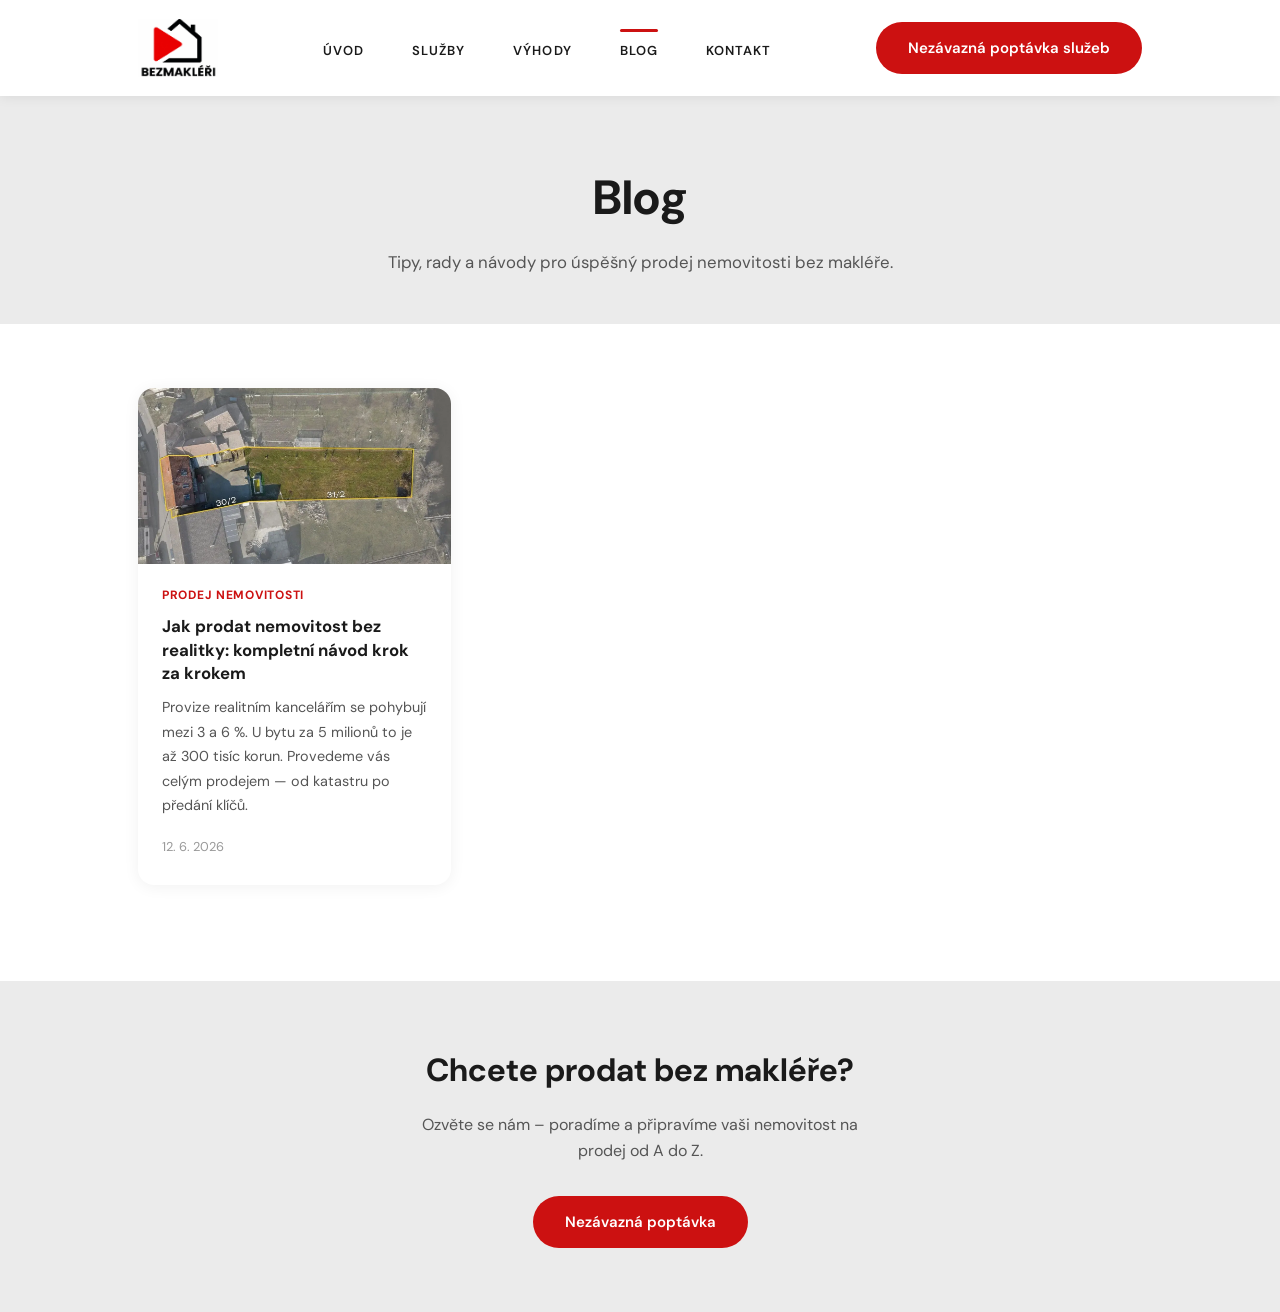
==== blog.html @ 65000f22 "Add first blog article: jak prodat nemovitost bez realitky Co-Authored-By: Claude Sonnet 4.6 <norepl" ====
<!DOCTYPE html>
<html lang="cs">
<head>
  <meta charset="UTF-8" />
  <meta name="viewport" content="width=device-width, initial-scale=1.0" />
  <title>Blog – Bezmakléři</title>
  <meta name="description" content="Tipy a rady jak prodat nemovitost bez realitního makléře. Průvodce prodejem, marketing nemovitostí, homestaging a více." />
  <link rel="canonical" href="https://www.bezmakleri.cz/blog" />
  <link rel="icon" type="image/x-icon" href="favicon.ico" />
  <link rel="icon" type="image/png" sizes="512x512" href="favicon.png" />
  <link rel="apple-touch-icon" sizes="180x180" href="favicon.png" />
  <link rel="preconnect" href="https://fonts.googleapis.com" />
  <link rel="preconnect" href="https://fonts.gstatic.com" crossorigin />
  <link href="https://fonts.googleapis.com/css2?family=DM+Sans:wght@400;500;600;700&display=swap" rel="stylesheet" />
  <link rel="stylesheet" href="style.css" />
  <style>
    .blog-hero {
      padding: calc(var(--navbar-h) + 4rem) 0 3rem;
      text-align: center;
      background: var(--color-bg-soft);
    }
    .blog-hero h1 {
      font-size: clamp(2rem, 5vw, 3rem);
      font-weight: 700; margin-bottom: 0.75rem;
    }
    .blog-hero p {
      font-size: 1.05rem; color: var(--color-muted);
      max-width: 560px; margin: 0 auto;
    }

    .blog-grid {
      display: grid;
      grid-template-columns: repeat(3, 1fr);
      gap: 2rem;
      padding: 4rem 0 6rem;
    }
    .blog-card {
      background: #fff;
      border-radius: var(--radius-lg);
      overflow: hidden;
      box-shadow: 0 2px 16px rgba(0,0,0,0.06);
      transition: transform 0.25s, box-shadow 0.25s;
      display: flex; flex-direction: column;
    }
    .blog-card:hover {
      transform: translateY(-4px);
      box-shadow: 0 10px 32px rgba(0,0,0,0.11);
    }
    .blog-card-img {
      aspect-ratio: 16/9;
      background: var(--color-bg-soft);
      overflow: hidden;
    }
    .blog-card-img img {
      width: 100%; height: 100%; object-fit: cover;
      transition: transform 0.4s ease;
    }
    .blog-card:hover .blog-card-img img { transform: scale(1.04); }
    .blog-card-body {
      padding: 1.4rem 1.5rem 1.75rem;
      flex: 1; display: flex; flex-direction: column;
    }
    .blog-card-tag {
      display: inline-block;
      font-size: 0.75rem; font-weight: 700; letter-spacing: 0.06em;
      text-transform: uppercase; color: var(--color-red);
      margin-bottom: 0.6rem;
    }
    .blog-card-title {
      font-size: 1.05rem; font-weight: 700; line-height: 1.4;
      margin-bottom: 0.6rem; color: var(--color-text);
    }
    .blog-card-excerpt {
      font-size: 0.9rem; color: var(--color-muted);
      line-height: 1.7; flex: 1; margin-bottom: 1.2rem;
    }
    .blog-card-meta {
      font-size: 0.8rem; color: #999;
    }
    .blog-card-link {
      display: block; text-decoration: none; color: inherit;
    }

    .blog-empty {
      text-align: center; padding: 5rem 1rem;
      color: var(--color-muted);
    }
    .blog-empty svg { width: 56px; height: 56px; opacity: 0.25; margin: 0 auto 1.25rem; display: block; }
    .blog-empty h2 { font-size: 1.5rem; font-weight: 700; margin-bottom: 0.5rem; color: var(--color-text); }
    .blog-empty p { font-size: 0.95rem; max-width: 420px; margin: 0 auto; }

    @media (max-width: 900px) {
      .blog-grid { grid-template-columns: repeat(2, 1fr); gap: 1.5rem; }
    }
    @media (max-width: 560px) {
      .blog-grid { grid-template-columns: 1fr; gap: 1.25rem; padding: 2.5rem 0 4rem; }
      .blog-hero { padding-bottom: 2rem; }
    }
  </style>
</head>
<body>

  <!-- NAVBAR -->
  <header class="navbar" id="navbar">
    <div class="container navbar-inner">
      <a href="index.html" class="logo-link">
        <img src="assets/logo/logo.webp" alt="Bezmakléři" class="logo-img" width="80" height="59" />
        <span class="logo-main">BEZMAKLÉŘI</span>
      </a>
      <nav class="nav-links" id="nav-links">
        <a href="index.html">Úvod</a>
        <a href="index.html#sluzby">Služby</a>
        <a href="index.html#vyhody">Výhody</a>
        <a href="blog.html" class="active">Blog</a>
        <a href="index.html#kontakt">Kontakt</a>
      </nav>
      <div class="navbar-cta">
        <a href="index.html#kontakt" class="btn btn-red btn-pill">Nezávazná poptávka služeb</a>
        <button class="hamburger" id="hamburger" aria-label="Menu" aria-expanded="false">
          <span></span><span></span><span></span>
        </button>
      </div>
    </div>
  </header>

  <!-- BLOG HERO -->
  <section class="blog-hero">
    <div class="container">
      <h1>Blog</h1>
      <p>Tipy, rady a návody pro úspěšný prodej nemovitosti bez makléře.</p>
    </div>
  </section>

  <!-- BLOG POSTS -->
  <section>
    <div class="container">
      <div class="blog-grid" id="blog-grid">
        <!-- posty se doplní -->
      </div>
      <div class="blog-empty" id="blog-empty" style="display:none;">
        <svg viewBox="0 0 24 24" fill="none" stroke="currentColor" stroke-width="1.5">
          <path d="M12 20h9M16.5 3.5a2.121 2.121 0 0 1 3 3L7 19l-4 1 1-4L16.5 3.5z"/>
        </svg>
        <h2>Připravujeme první články</h2>
        <p>Brzy zde najdete tipy a průvodce prodejem nemovitosti bez provize.</p>
      </div>
    </div>
  </section>

  <!-- FOOTER CTA -->
  <section style="background: var(--color-bg-soft); padding: 4rem 0; text-align: center;">
    <div class="container">
      <h2 style="font-size: clamp(1.5rem,3vw,2rem); font-weight:700; margin-bottom:1rem;">Chcete prodat bez makléře?</h2>
      <p style="color: var(--color-muted); margin-bottom: 2rem; max-width: 480px; margin-left: auto; margin-right: auto;">Ozvěte se nám – poradíme a připravíme vaši nemovitost na prodej od A do Z.</p>
      <a href="index.html#kontakt" class="btn btn-red btn-pill">Nezávazná poptávka</a>
    </div>
  </section>

  <script>
    // ── Blog posts data ──
    // Pro přidání článku stačí přidat objekt do pole:
    // { title, excerpt, tag, date, img, slug }
    const posts = [
      {
        title: 'Jak prodat nemovitost bez realitky: kompletní návod krok za krokem',
        excerpt: 'Provize realitním kancelářím se pohybují mezi 3 a 6 %. U bytu za 5 milionů to je až 300 tisíc korun. Provedeme vás celým prodejem — od katastru po předání klíčů.',
        tag: 'Prodej nemovitosti',
        date: '12. 6. 2026',
        img: 'assets/drony/bezmakleri-dron-01.webp',
        slug: 'blog/jak-prodat-nemovitost-bez-realitky.html'
      },
    ];

    const grid = document.getElementById('blog-grid');
    const empty = document.getElementById('blog-empty');

    if (posts.length === 0) {
      grid.style.display = 'none';
      empty.style.display = 'block';
    } else {
      posts.forEach(post => {
        const card = document.createElement('div');
        card.className = 'blog-card fade-in';
        card.innerHTML = `
          <a href="${post.slug}" class="blog-card-link">
            <div class="blog-card-img">
              ${post.img ? `<img src="${post.img}" alt="${post.title}" loading="lazy">` : ''}
            </div>
            <div class="blog-card-body">
              <span class="blog-card-tag">${post.tag}</span>
              <div class="blog-card-title">${post.title}</div>
              <div class="blog-card-excerpt">${post.excerpt}</div>
              <div class="blog-card-meta">${post.date}</div>
            </div>
          </a>`;
        grid.appendChild(card);
      });
    }

    // ── Hamburger ──
    const hamburger = document.getElementById('hamburger');
    const navLinks = document.getElementById('nav-links');
    if (hamburger && navLinks) {
      hamburger.addEventListener('click', () => {
        const open = navLinks.classList.toggle('mobile-open');
        hamburger.setAttribute('aria-expanded', open);
      });
      document.addEventListener('click', e => {
        if (!hamburger.contains(e.target) && !navLinks.contains(e.target)) {
          navLinks.classList.remove('mobile-open');
          hamburger.setAttribute('aria-expanded', 'false');
        }
      });
    }

    // ── Scroll animations ──
    const obs = new IntersectionObserver(entries => {
      entries.forEach(e => { if (e.isIntersecting) { e.target.classList.add('visible'); obs.unobserve(e.target); } });
    }, { threshold: 0 });
    document.querySelectorAll('.fade-in').forEach(el => obs.observe(el));
  </script>
</body>
</html>
---- style.css ----
:root {
  --color-red: #CC1111;
  --color-red-dark: #AA0E0E;
  --color-bg: #FFFFFF;
  --color-bg-soft: #EBEBEB;
  --color-text: #1A1A1A;
  --color-muted: #555555;
  --color-border: #DDDDDD;
  --font-sans: 'DM Sans', system-ui, -apple-system, sans-serif;
  --navbar-h: 96px;
  --container-max: 1100px;
  --pad: clamp(1rem, 5vw, 3rem);
  --radius: 8px;
  --radius-lg: 16px;
  --ease: 0.3s ease;
}

*, *::before, *::after { box-sizing: border-box; margin: 0; padding: 0; }
html { scroll-behavior: smooth; }
body { font-family: var(--font-sans); color: var(--color-text); background: var(--color-bg); line-height: 1.6; -webkit-font-smoothing: antialiased; }
img { max-width: 100%; height: auto; display: block; }
a { color: inherit; text-decoration: none; }
ul { list-style: none; }
button { cursor: pointer; border: none; background: none; font: inherit; }

.container { max-width: var(--container-max); margin: 0 auto; padding: 0 var(--pad); }

/* ── Buttons ── */
.btn {
  display: inline-flex; align-items: center; justify-content: center;
  padding: 14px 32px; font-family: var(--font-sans); font-size: 15px; font-weight: 600;
  transition: all var(--ease); white-space: nowrap; cursor: pointer; border: none;
}
.btn-red { background: var(--color-red); color: #fff; }
.btn-red:hover { background: var(--color-red-dark); transform: translateY(-1px); }
.btn-pill { border-radius: 100px; }
.btn-full { width: 100%; border-radius: var(--radius); }

.text-link { color: #1a6fdd; text-decoration: underline; }
.text-link:hover { color: #0d4fa0; }

/* ── Section headers ── */
.section-header { text-align: center; max-width: 960px; margin: 0 auto 3rem; }
.section-header--narrow { max-width: 960px; }
.section-header h2 {
  font-size: clamp(1.6rem, 3.5vw, 2.2rem);
  font-weight: 700; color: var(--color-text); line-height: 1.25; margin-bottom: 1.25rem;
}
.section-header p { font-size: 1rem; color: var(--color-text); line-height: 1.75; margin-bottom: 1rem; }
.section-header p:last-child { margin-bottom: 0; }
.section-perex { font-size: 1rem; color: var(--color-text); line-height: 1.75; }
.section-cta { text-align: center; margin-top: 2.5rem; }

/* ── NAVBAR ── */
.navbar {
  position: fixed; top: 0; left: 0; right: 0; z-index: 1000;
  height: var(--navbar-h);
  background: #fff;
  box-shadow: 0 1px 12px rgba(0,0,0,0.08);
}
.navbar-inner {
  display: flex; align-items: center; justify-content: space-between;
  height: var(--navbar-h);
}
.logo-link { display: flex; align-items: center; gap: 10px; }
.logo-img { width: 80px; height: 59px; object-fit: contain; }
.logo-main { display: none; }
.nav-links { display: flex; align-items: center; gap: 3rem; }
.nav-links a {
  font-size: 13px; font-weight: 600; color: var(--color-text);
  text-transform: uppercase; letter-spacing: 0.08em;
  transition: color var(--ease); position: relative; padding-top: 6px;
}
.nav-links a::before {
  content: ''; position: absolute; top: -6px; left: 0; right: 0;
  height: 3px; background: var(--color-red); border-radius: 2px;
  transform: scaleX(0); transition: transform var(--ease);
}
.nav-links a.active::before,
.nav-links a:hover::before { transform: scaleX(1); }
.hamburger { display: none; flex-direction: column; gap: 5px; padding: 4px; }
.hamburger span { display: block; width: 24px; height: 2px; background: var(--color-text); transition: all var(--ease); border-radius: 2px; }
.hamburger.active span:nth-child(1) { transform: rotate(45deg) translate(5px, 5px); }
.hamburger.active span:nth-child(2) { opacity: 0; }
.hamburger.active span:nth-child(3) { transform: rotate(-45deg) translate(5px, -5px); }

/* ── HERO ── */
.hero {
  min-height: 100vh;
  display: flex; align-items: center;
  padding: calc(var(--navbar-h) + 3rem) 0 5rem;
  position: relative; overflow: hidden;
  background: #111;
}
.hero-video {
  position: absolute; inset: 0;
  width: 100%; height: 100%;
  object-fit: cover; z-index: 0;
}
.hero-overlay {
  position: absolute; inset: 0;
  background: rgba(0,0,0,0.52); z-index: 1;
}
.hero .container { position: relative; z-index: 2; }
.hero-content { max-width: 700px; margin: 0 auto; text-align: center; }
.hero-content h1 {
  font-size: clamp(2.4rem, 6vw, 4.5rem);
  font-weight: 700; color: #fff; line-height: 1.1;
  letter-spacing: 0.02em; margin-bottom: 1.25rem;
}
.hero-subtitle { font-size: 1.1rem; color: rgba(255,255,255,0.85); margin-bottom: 2rem; line-height: 1.6; }
.hero-actions { display: flex; gap: 1rem; flex-wrap: wrap; justify-content: center; }

/* ── SERVICES SECTION ── */
.services-section { background: var(--color-bg-soft); padding: 5rem 0; }
.services-section .section-header p { margin-bottom: 0.75rem; }
.services-grid {
  display: grid;
  grid-template-columns: repeat(3, 1fr);
  gap: 1.5rem;
  margin-top: 3rem;
}
.service-item { text-align: center; }
.service-tile {
  position: relative; border-radius: var(--radius-lg); overflow: hidden;
  aspect-ratio: 4/3;
  background: #ccc;
}
.service-tile-bg {
  position: absolute; inset: 0;
  background-size: cover; background-position: center;
}
.service-item h3 {
  margin-top: 0.75rem; font-size: 0.95rem; font-weight: 500;
  color: var(--color-text); line-height: 1.4;
}

/* ── GALLERY ── */
.gallery { background: var(--color-bg); padding: 5rem 0; }

/* ── HOMESTAGING ── */
.homestaging { background: var(--color-bg); padding: 5rem 0; }
.homestaging-text {
  text-align: center; max-width: 960px; margin: 2.5rem auto;
  font-size: 1rem; line-height: 1.75; color: var(--color-text);
}
.before-after-wrap {
  max-width: 760px; margin: 0 auto 2rem;
  background: var(--color-bg-soft); border-radius: var(--radius-lg);
  padding: 1.25rem;
}
.before-after {
  position: relative; border-radius: var(--radius); overflow: hidden;
  aspect-ratio: 16/9; background: #ddd; user-select: none;
}
.ba-inner { position: relative; width: 100%; height: 100%; }
.ba-after { position: absolute; inset: 0; width: 100%; height: 100%; object-fit: cover; display: block; }
.ba-before-wrap { position: absolute; top: 0; left: 0; height: 100%; overflow: hidden; }
.ba-before { width: 100%; height: 100%; object-fit: cover; display: block; min-width: 0; }
.ba-handle {
  position: absolute; top: 0; bottom: 0; transform: translateX(-50%);
  display: flex; flex-direction: column; align-items: center; justify-content: center;
  cursor: ew-resize; z-index: 10; width: 40px;
}
.ba-handle::before {
  content: ''; position: absolute; top: 0; bottom: 0;
  left: 50%; transform: translateX(-50%);
  width: 2px; background: rgba(255,255,255,0.8);
}
.ba-handle-btn {
  width: 36px; height: 36px; border-radius: 50%;
  background: var(--color-red); color: #fff;
  display: flex; align-items: center; justify-content: center;
  position: relative; z-index: 1; flex-shrink: 0;
  font-size: 13px; font-weight: 700; letter-spacing: -1px;
  box-shadow: 0 2px 8px rgba(0,0,0,0.3);
}

/* ── PHOTO SLIDER (gallery, drones, pudorysy) ── */
.drones { background: var(--color-bg-soft); padding: 5rem 0; }
.pudorysy { background: var(--color-bg-soft); padding: 5rem 0; }

.photo-slider {
  display: flex; align-items: center; gap: 1rem;
  width: 100vw; position: relative;
  left: 50%; margin-left: -50vw;
  padding: 0 3.5rem;
}
.slider-card {
  flex: 1; min-width: 0;
  background: #fff; border-radius: var(--radius-lg);
  padding: 1.25rem;
  box-shadow: 0 2px 16px rgba(0,0,0,0.06);
}
.slider-viewport { overflow: hidden; border-radius: var(--radius); width: 100%; touch-action: pan-y; }
.slider-track {
  display: grid; grid-auto-flow: column;
  grid-auto-columns: calc(33.333% - 0.75rem);
  gap: 1rem;
  transition: transform 0.4s ease; will-change: transform;
}
.slider-slide {
  aspect-ratio: 3/2; border-radius: var(--radius); overflow: hidden; cursor: pointer;
}
.slider-slide img {
  width: 100%; height: 100%; object-fit: cover;
  transition: transform 0.4s ease; display: block;
}
.slider-slide:hover img { transform: scale(1.04); }
.slider-btn {
  width: 44px; height: 44px; border-radius: 50%;
  background: var(--color-text); color: #fff;
  font-size: 1.2rem; flex-shrink: 0;
  display: flex; align-items: center; justify-content: center;
  transition: all var(--ease);
}
.slider-btn:hover { background: var(--color-red); }
.slider-btn:disabled { opacity: 0.3; pointer-events: none; }
.slider-dots {
  display: flex; justify-content: center; flex-wrap: wrap;
  gap: 6px; margin-top: 1.25rem;
}
.slider-dot {
  width: 8px; height: 8px; border-radius: 50%;
  background: var(--color-border); cursor: pointer; border: none;
  transition: background var(--ease), transform var(--ease);
}
.slider-dot.active { background: var(--color-red); transform: scale(1.4); }

/* ── MATTERPORT ── */
.matterport { background: var(--color-bg-soft); padding: 5rem 0; }

/* ── LEGAL / VÝHODY ── */
.legal { background: var(--color-bg); padding: 5rem 0; }
.legal-icons {
  display: grid; grid-template-columns: repeat(3, 1fr);
  gap: 2rem; margin-top: 3rem;
}
.legal-icon-card {
  background: var(--color-bg-soft); border-radius: var(--radius-lg);
  padding: 2rem 1.5rem; text-align: center;
}
.legal-icon {
  width: 56px; height: 56px; border-radius: 50%;
  background: transparent; border: 2px solid var(--color-red);
  color: var(--color-red);
  display: flex; align-items: center; justify-content: center;
  margin: 0 auto 1.25rem;
}
.legal-icon svg { width: 24px; height: 24px; }
.legal-icon-card p { font-size: 0.92rem; color: var(--color-text); line-height: 1.6; }

/* ── MARKETING ── */
.marketing { background: var(--color-bg); padding: 5rem 0 2.5rem; }

/* ── NAŠE PRÁCE ── */
.nase-prace { background: var(--color-bg); padding: 2.5rem 0 5rem; }
.prace-grid { display: grid; grid-template-columns: repeat(3, 1fr); gap: 1.5rem; }
.prace-grid .prace-card:only-child { grid-column: 2; }
.prace-card {
  border-radius: var(--radius-lg); overflow: hidden;
  box-shadow: 0 4px 20px rgba(0,0,0,0.08); display: block;
  transition: transform 0.3s ease, box-shadow 0.3s ease;
  border: 1px solid var(--color-border);
}
.prace-card:hover { transform: translateY(-4px); box-shadow: 0 12px 36px rgba(0,0,0,0.14); }
.prace-card-img {
  position: relative; aspect-ratio: 4/3;
  background-size: cover; background-position: center;
}
.prace-card-overlay {
  position: absolute; inset: 0;
  background: linear-gradient(to top, rgba(0,0,0,0.72) 0%, rgba(0,0,0,0.1) 55%);
}
.prace-card-info {
  position: absolute; bottom: 0; left: 0; right: 0;
  padding: 1.25rem; color: #fff;
}
.prace-card-price {
  display: inline-block; background: var(--color-red);
  color: #fff; font-size: 0.82rem; font-weight: 700;
  padding: 4px 12px; border-radius: 100px; margin-bottom: 0.5rem;
}
.prace-card-info h3 { font-size: 1rem; font-weight: 700; margin-bottom: 0.2rem; line-height: 1.3; }
.prace-card-info p { font-size: 0.85rem; opacity: 0.85; }
.prace-card-footer {
  padding: 0.9rem 1.25rem; background: #fff;
  font-size: 0.9rem; font-weight: 600; color: var(--color-red);
}
@media (max-width: 768px) { .prace-grid { grid-template-columns: 1fr 1fr; } }
@media (max-width: 480px) { .prace-grid { grid-template-columns: 1fr; } }

/* ── REVIEWS ── */
.reviews { background: var(--color-bg); padding: 5rem 0; }
.reviews-wrapper { display: flex; align-items: center; gap: 1rem; }
.reviews-viewport { flex: 1; overflow: hidden; touch-action: pan-y; }
.reviews-track { display: flex; gap: 1.5rem; transition: transform 0.4s ease; will-change: transform; }
.review-card {
  width: 320px; min-width: 320px; background: #fff;
  border-radius: var(--radius-lg); padding: 1.5rem;
  border: 1px solid var(--color-border); flex-shrink: 0;
}
.review-stars { color: #F5A623; font-size: 0.95rem; margin-bottom: 0.5rem; letter-spacing: 1px; }
.review-author { font-weight: 700; color: var(--color-text); font-size: 0.95rem; margin-bottom: 0.1rem; }
.review-city { font-size: 0.82rem; color: var(--color-muted); margin-bottom: 0.75rem; }
.review-text { font-size: 0.9rem; color: var(--color-text); line-height: 1.65; font-style: italic; }
.reviews-btn {
  width: 40px; height: 40px; border-radius: 50%;
  background: var(--color-text); color: #fff; font-size: 1.1rem;
  display: flex; align-items: center; justify-content: center; flex-shrink: 0;
  transition: all var(--ease);
}
.reviews-btn:hover { background: var(--color-red); }
.reviews-btn:disabled { opacity: 0.3; pointer-events: none; }
.reviews-dots { display: flex; justify-content: center; gap: 8px; margin-top: 1.5rem; }
.reviews-dot {
  width: 8px; height: 8px; border-radius: 50%;
  background: var(--color-border); cursor: pointer;
  transition: background var(--ease), transform var(--ease); border: none;
}
.reviews-dot.active { background: var(--color-red); transform: scale(1.4); }

/* ── PRICING + CONTACT ── */
.pricing-contact { background: var(--color-bg-soft); padding: 5rem 0; }
.pricing-contact .section-header { max-width: 960px; }
.contact-info-line {
  display: flex; gap: 2rem; flex-wrap: wrap; justify-content: center;
  margin-top: 1.5rem;
}
.contact-info-item {
  display: flex; align-items: center; gap: 0.5rem;
  font-size: 0.95rem; font-weight: 600; color: var(--color-text);
  transition: color var(--ease);
}
.contact-info-item:hover { color: var(--color-red); }
.contact-info-item svg { flex-shrink: 0; }
.contact-form-wrap {
  max-width: 700px; margin: 3rem auto 0;
  background: #fff; border-radius: var(--radius-lg);
  padding: 2rem; border: 1px solid var(--color-border);
}
.form-group { margin-bottom: 1rem; }
.form-group input,
.form-group textarea {
  width: 100%; padding: 12px 14px;
  border: 1.5px solid var(--color-border); border-radius: var(--radius);
  font-family: var(--font-sans); font-size: 0.95rem; color: var(--color-text);
  background: #fff; transition: border-color var(--ease); resize: vertical;
}
.form-group input:focus,
.form-group textarea:focus { outline: none; border-color: var(--color-red); }
.form-group input.error,
.form-group textarea.error { border-color: #e53e3e; }
.form-error { display: block; font-size: 0.78rem; color: #e53e3e; margin-top: 0.25rem; min-height: 1em; }
.form-success {
  display: none; margin-top: 1rem; padding: 1rem;
  background: #f0fff4; border: 1px solid #9ae6b4;
  border-radius: var(--radius); color: #276749; font-size: 0.93rem; text-align: center;
}
.form-success.visible { display: block; }

/* ── FOOTER ── */
.footer { background: var(--color-bg-soft); border-top: 1px solid var(--color-border); padding: 2rem 0; }
.footer-inner { display: flex; align-items: center; justify-content: space-between; gap: 1.5rem; flex-wrap: wrap; }
.footer-brand { display: flex; align-items: center; gap: 0.5rem; }
.footer-check { color: var(--color-red); font-size: 1rem; font-weight: 700; }
.footer-name { font-size: 0.95rem; font-weight: 700; color: var(--color-text); letter-spacing: 0.03em; }
.footer-social { display: flex; gap: 0.6rem; }
.social-link {
  width: 38px; height: 38px; border-radius: 50%;
  display: flex; align-items: center; justify-content: center;
  color: #fff; transition: opacity var(--ease);
}
.social-link:hover { opacity: 0.8; }
.social-link svg { width: 16px; height: 16px; }
.social-link--fb { background: #1877F2; }
.social-link--ig { background: #E1306C; }
.social-link--yt { background: #FF0000; }
.social-link--tt { background: #000000; }
.social-link--li { background: #0A66C2; }

/* ── LIGHTBOX ── */
.lightbox {
  display: none; position: fixed; inset: 0;
  background: rgba(0,0,0,0.92); z-index: 2000;
  align-items: center; justify-content: center;
  backdrop-filter: blur(4px);
}
.lightbox.active { display: flex; }
.lightbox-content { max-width: 90vw; max-height: 90vh; display: flex; align-items: center; justify-content: center; }
.lightbox-content img { max-width: 90vw; max-height: 85vh; object-fit: contain; border-radius: var(--radius); }
.lightbox-close {
  position: absolute; top: 1.25rem; right: 1.25rem;
  width: 44px; height: 44px; border-radius: 50%;
  background: rgba(255,255,255,0.15); color: #fff; font-size: 1rem;
  display: flex; align-items: center; justify-content: center;
  transition: background var(--ease);
}
.lightbox-close:hover { background: rgba(255,255,255,0.3); }
.lightbox-prev, .lightbox-next {
  position: absolute; top: 50%; transform: translateY(-50%);
  width: 48px; height: 48px; border-radius: 50%;
  background: rgba(255,255,255,0.15); color: #fff; font-size: 1.3rem;
  display: flex; align-items: center; justify-content: center;
  transition: background var(--ease);
}
.lightbox-prev { left: 1.25rem; }
.lightbox-next { right: 1.25rem; }
.lightbox-prev:hover, .lightbox-next:hover { background: rgba(255,255,255,0.3); }
.lightbox-prev:disabled, .lightbox-next:disabled { opacity: 0.25; pointer-events: none; }

/* ── ANIMATIONS ── */
.fade-in { opacity: 0; transform: translateY(20px); transition: opacity 0.6s ease, transform 0.6s ease; }
.fade-in.visible { opacity: 1; transform: translateY(0); }

/* ── RESPONSIVE ── */
@media (max-width: 900px) {
  .slider-track { grid-auto-columns: calc(50% - 0.5rem); }
  .photo-slider { padding: 0 2.5rem; }
}

@media (max-width: 768px) {
  :root { --navbar-h: 64px; }
  .nav-links { display: none; }
  .hamburger { display: flex; }
  .nav-links.open {
    display: flex; flex-direction: column; position: fixed;
    top: var(--navbar-h); left: 0; right: 0;
    background: rgba(255,255,255,0.98); backdrop-filter: blur(12px);
    padding: 1.5rem var(--pad) 2rem; gap: 1.25rem;
    border-top: 1px solid var(--color-border);
    box-shadow: 0 8px 24px rgba(0,0,0,0.1);
  }
  .nav-links.open a { font-size: 1.1rem; color: var(--color-text); }
  .services-grid { grid-template-columns: repeat(2, 1fr); }
  .legal-icons { grid-template-columns: 1fr; }
  .review-card { min-width: 260px; }
  .footer-inner { flex-direction: column; align-items: center; text-align: center; gap: 1rem; }
  .contact-info-line { flex-direction: column; align-items: center; gap: 0.75rem; }
  .services-section, .gallery, .homestaging, .drones, .pudorysy,
  .matterport, .legal, .marketing, .nase-prace, .reviews, .pricing-contact { padding: 3.5rem 0; }
  .section-header { margin-bottom: 2rem; }
  .contact-form-wrap { padding: 1.5rem; }
}

@media (max-width: 480px) {
  .services-grid { grid-template-columns: 1fr; }
  .slider-track { grid-auto-columns: 100%; }
  .hero-actions { flex-direction: column; align-items: center; }
  .hero-actions .btn { width: 100%; max-width: 320px; }
  .before-after-wrap { padding: 0.75rem; }
  .services-section, .gallery, .homestaging, .drones, .pudorysy,
  .matterport, .legal, .marketing, .nase-prace, .reviews, .pricing-contact { padding: 2.5rem 0; }
  .photo-slider { padding: 0 0.5rem; gap: 0.5rem; }
  .slider-btn { width: 36px; height: 36px; font-size: 1rem; }
  .slider-card { padding: 0.75rem; }
  .review-card { min-width: calc(100vw - 130px); }
  .reviews-wrapper { gap: 0.5rem; }
  .reviews-btn { width: 36px; height: 36px; }
  .hero { padding-bottom: 3rem; }
  .section-header h2 { font-size: 1.5rem; }
}
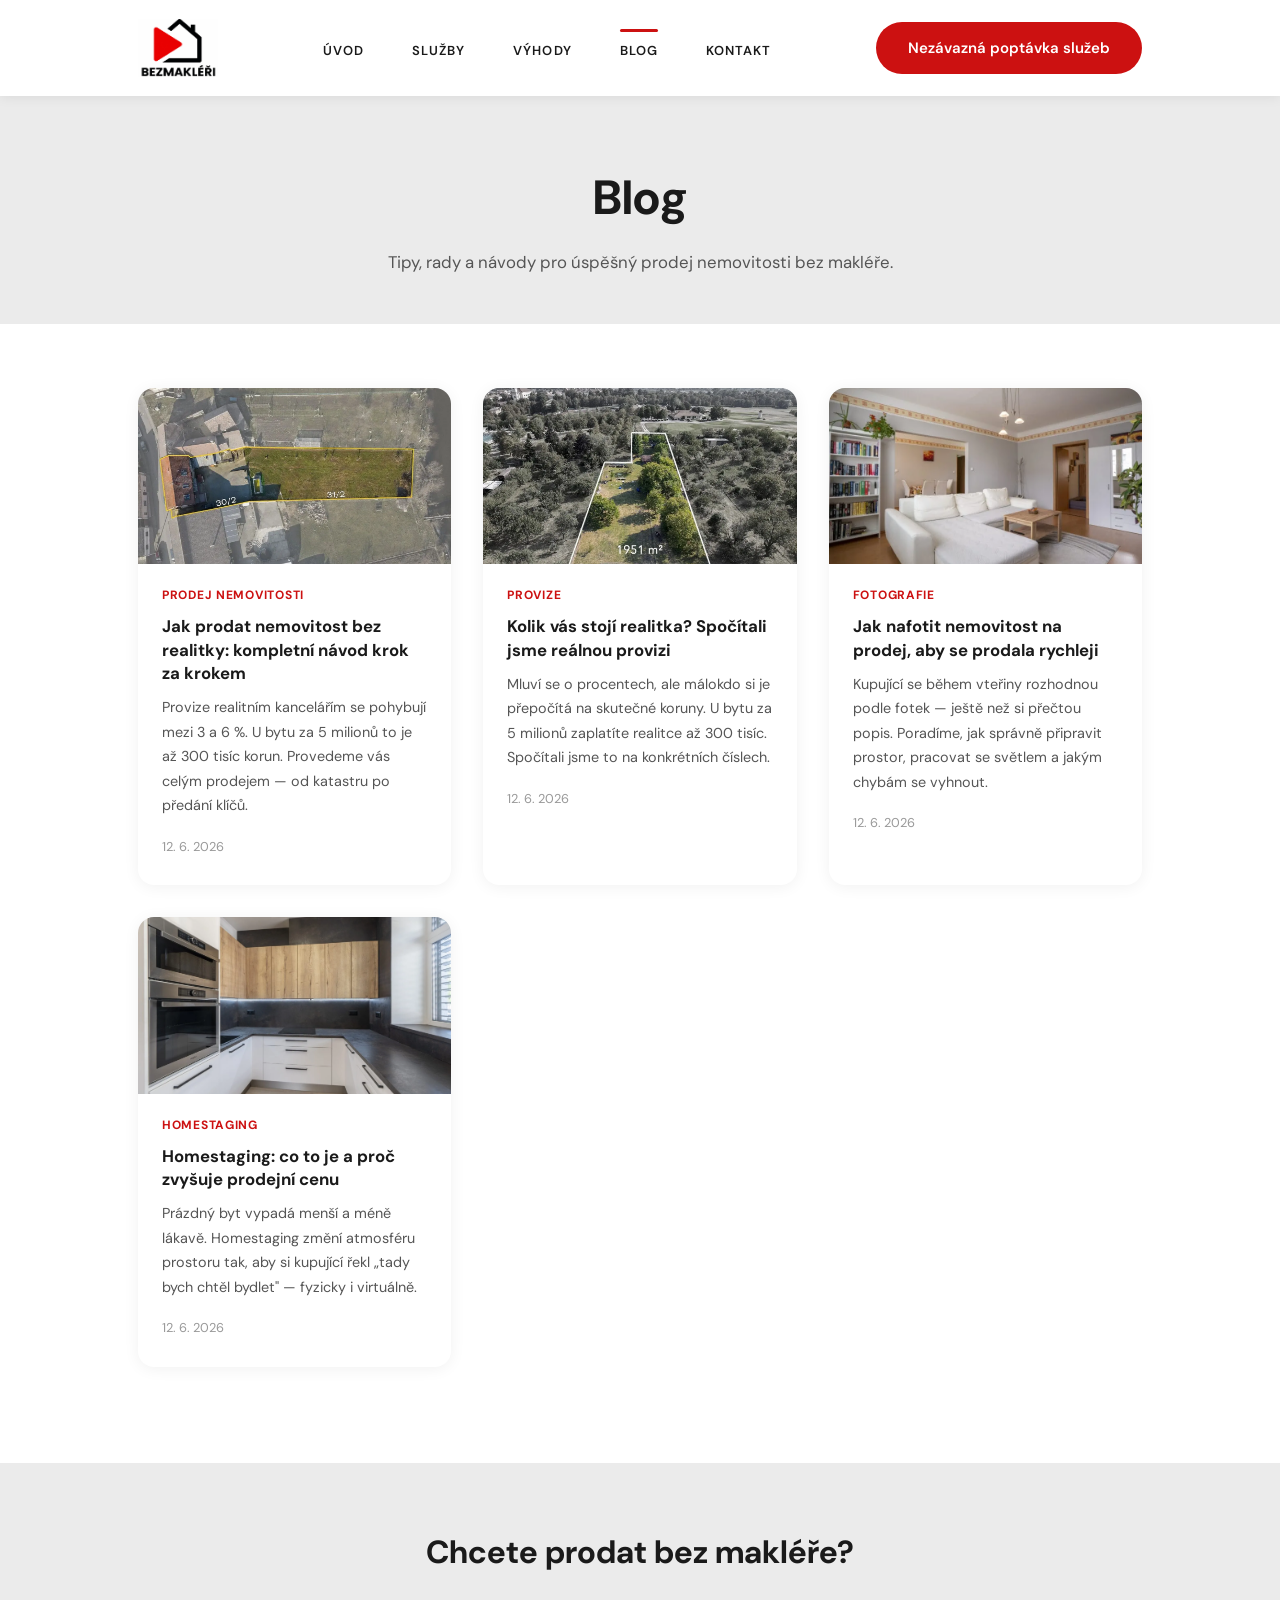
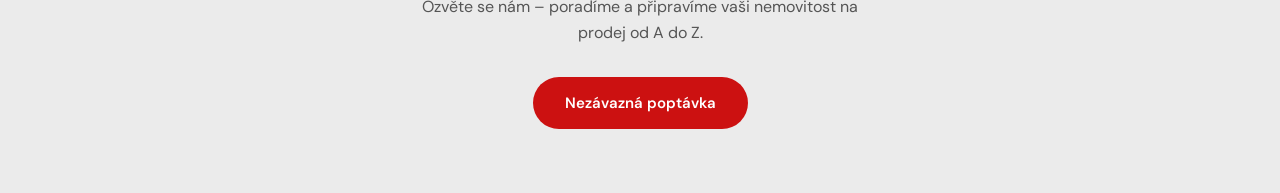
==== commit 41f7a468: "Add blog articles 2-4 and homestaging assets Add articles on realitka fees, property photography, an" ====
--- a/blog.html
+++ b/blog.html
@@ -168,6 +168,30 @@
         date: '12. 6. 2026',
         img: 'assets/drony/bezmakleri-dron-01.webp',
         slug: 'blog/jak-prodat-nemovitost-bez-realitky.html'
+      },
+      {
+        title: 'Kolik vás stojí realitka? Spočítali jsme reálnou provizi',
+        excerpt: 'Mluví se o procentech, ale málokdo si je přepočítá na skutečné koruny. U bytu za 5 milionů zaplatíte realitce až 300 tisíc. Spočítali jsme to na konkrétních číslech.',
+        tag: 'Provize',
+        date: '12. 6. 2026',
+        img: 'assets/drony/bezmakleri-dron-02.webp',
+        slug: 'blog/clanek-2-kolik-stoji-realitka-provize.html'
+      },
+      {
+        title: 'Jak nafotit nemovitost na prodej, aby se prodala rychleji',
+        excerpt: 'Kupující se během vteřiny rozhodnou podle fotek — ještě než si přečtou popis. Poradíme, jak správně připravit prostor, pracovat se světlem a jakým chybám se vyhnout.',
+        tag: 'Fotografie',
+        date: '12. 6. 2026',
+        img: 'assets/foto/bezmakleri-interier-01.webp',
+        slug: 'blog/clanek-3-jak-nafotit-nemovitost.html'
+      },
+      {
+        title: 'Homestaging: co to je a proč zvyšuje prodejní cenu',
+        excerpt: 'Prázdný byt vypadá menší a méně lákavě. Homestaging změní atmosféru prostoru tak, aby si kupující řekl „tady bych chtěl bydlet" — fyzicky i virtuálně.',
+        tag: 'Homestaging',
+        date: '12. 6. 2026',
+        img: 'assets/foto/bezmakleri-interier-05.webp',
+        slug: 'blog/clanek-4-homestaging.html'
       },
     ];
 
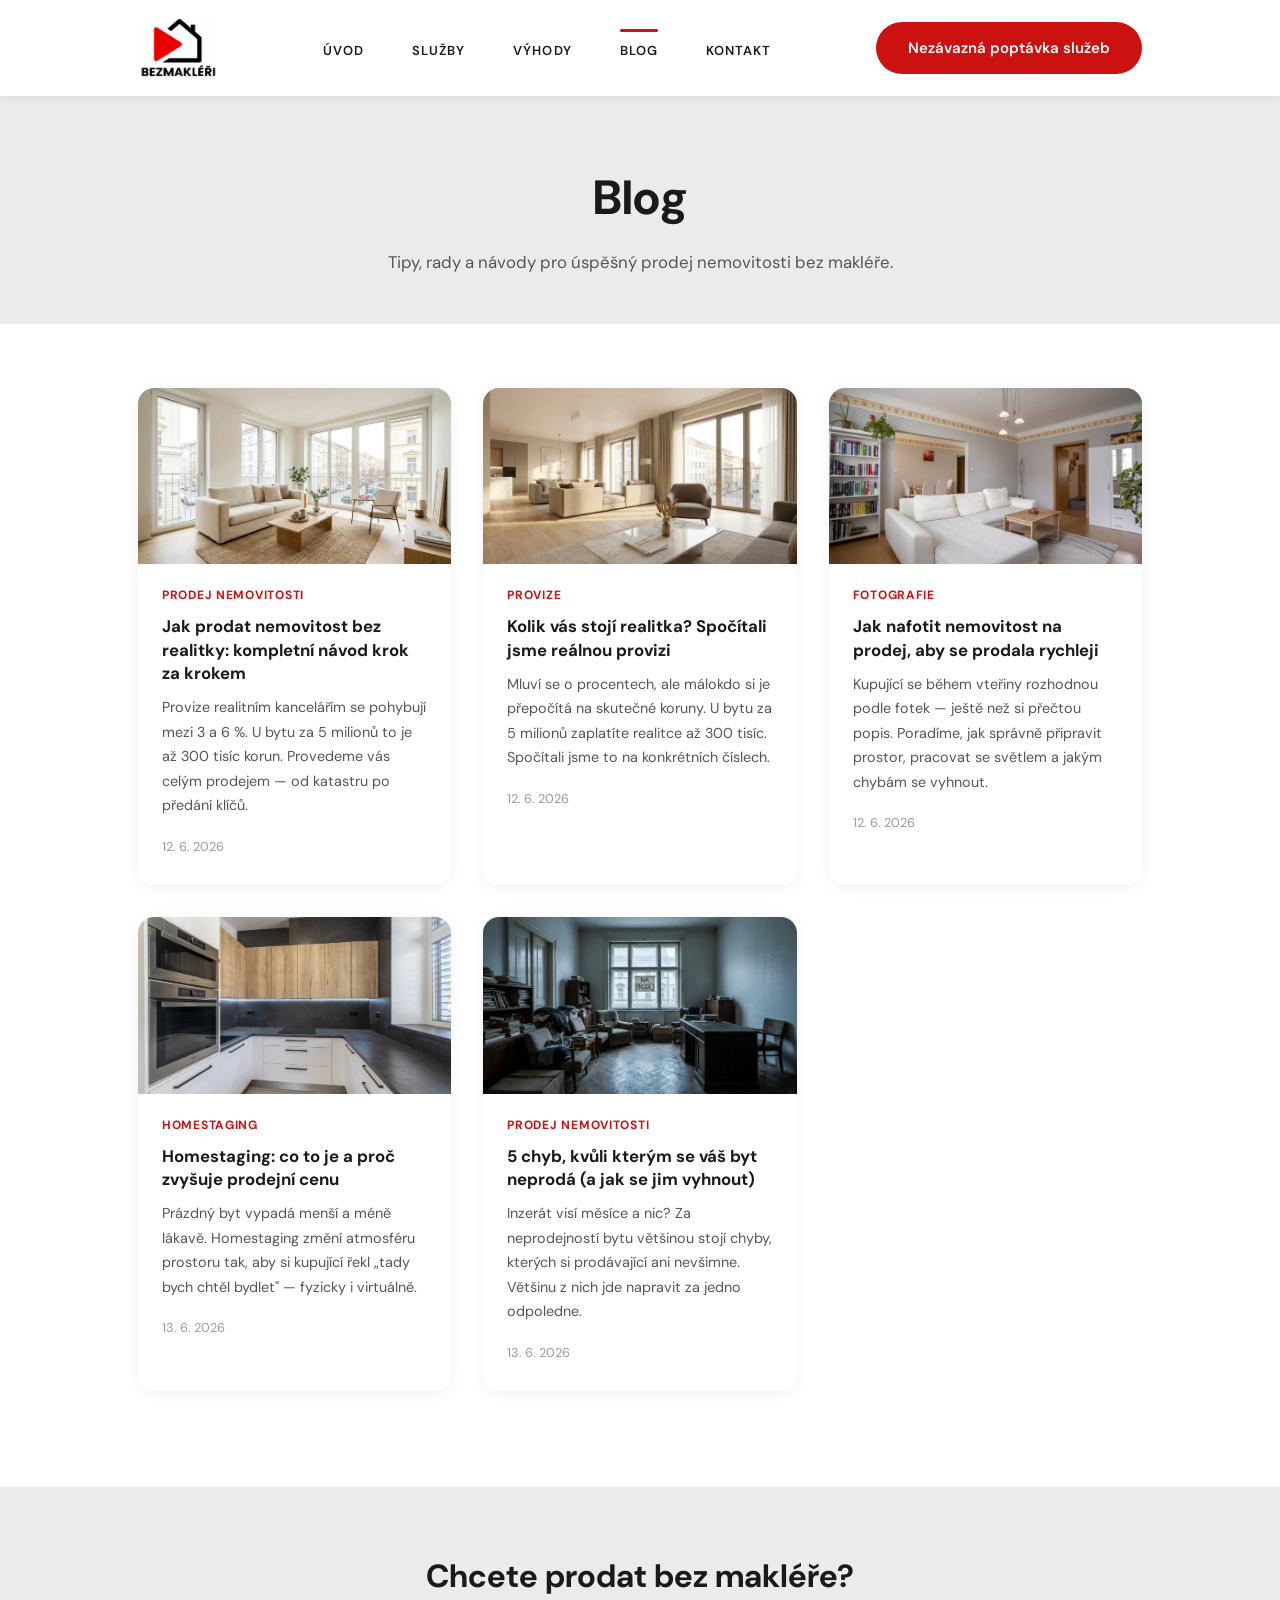
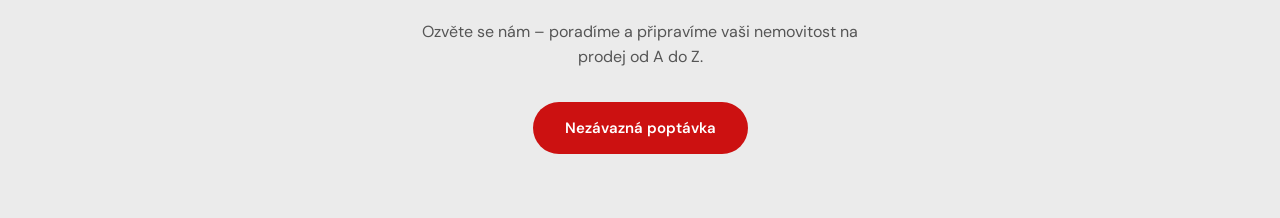
==== commit cefcaae9: "Add blog articles 5-6, homestaging assets, fix scroll offset, wire Formspree contact form Co-Authore" ====
--- a/blog.html
+++ b/blog.html
@@ -166,7 +166,7 @@
         excerpt: 'Provize realitním kancelářím se pohybují mezi 3 a 6 %. U bytu za 5 milionů to je až 300 tisíc korun. Provedeme vás celým prodejem — od katastru po předání klíčů.',
         tag: 'Prodej nemovitosti',
         date: '12. 6. 2026',
-        img: 'assets/drony/bezmakleri-dron-01.webp',
+        img: 'assets/blog/clanek-1-jak-prodat-bez-realitky.webp',
         slug: 'blog/jak-prodat-nemovitost-bez-realitky.html'
       },
       {
@@ -174,7 +174,7 @@
         excerpt: 'Mluví se o procentech, ale málokdo si je přepočítá na skutečné koruny. U bytu za 5 milionů zaplatíte realitce až 300 tisíc. Spočítali jsme to na konkrétních číslech.',
         tag: 'Provize',
         date: '12. 6. 2026',
-        img: 'assets/drony/bezmakleri-dron-02.webp',
+        img: 'assets/blog/clanek-2-kolik-stoji-realitka-provize.webp',
         slug: 'blog/clanek-2-kolik-stoji-realitka-provize.html'
       },
       {
@@ -189,9 +189,17 @@
         title: 'Homestaging: co to je a proč zvyšuje prodejní cenu',
         excerpt: 'Prázdný byt vypadá menší a méně lákavě. Homestaging změní atmosféru prostoru tak, aby si kupující řekl „tady bych chtěl bydlet" — fyzicky i virtuálně.',
         tag: 'Homestaging',
-        date: '12. 6. 2026',
+        date: '13. 6. 2026',
         img: 'assets/foto/bezmakleri-interier-05.webp',
         slug: 'blog/clanek-4-homestaging.html'
+      },
+      {
+        title: '5 chyb, kvůli kterým se váš byt neprodá (a jak se jim vyhnout)',
+        excerpt: 'Inzerát visí měsíce a nic? Za neprodejností bytu většinou stojí chyby, kterých si prodávající ani nevšimne. Většinu z nich jde napravit za jedno odpoledne.',
+        tag: 'Prodej nemovitosti',
+        date: '13. 6. 2026',
+        img: 'assets/blog/clanek-5-pet-chyb-prodej-bytu.webp',
+        slug: 'blog/clanek-5-pet-chyb-prodej-bytu.html'
       },
     ];
 
--- a/style.css
+++ b/style.css
@@ -16,7 +16,7 @@
 }
 
 *, *::before, *::after { box-sizing: border-box; margin: 0; padding: 0; }
-html { scroll-behavior: smooth; }
+html { scroll-behavior: smooth; scroll-padding-top: var(--navbar-h); }
 body { font-family: var(--font-sans); color: var(--color-text); background: var(--color-bg); line-height: 1.6; -webkit-font-smoothing: antialiased; }
 img { max-width: 100%; height: auto; display: block; }
 a { color: inherit; text-decoration: none; }
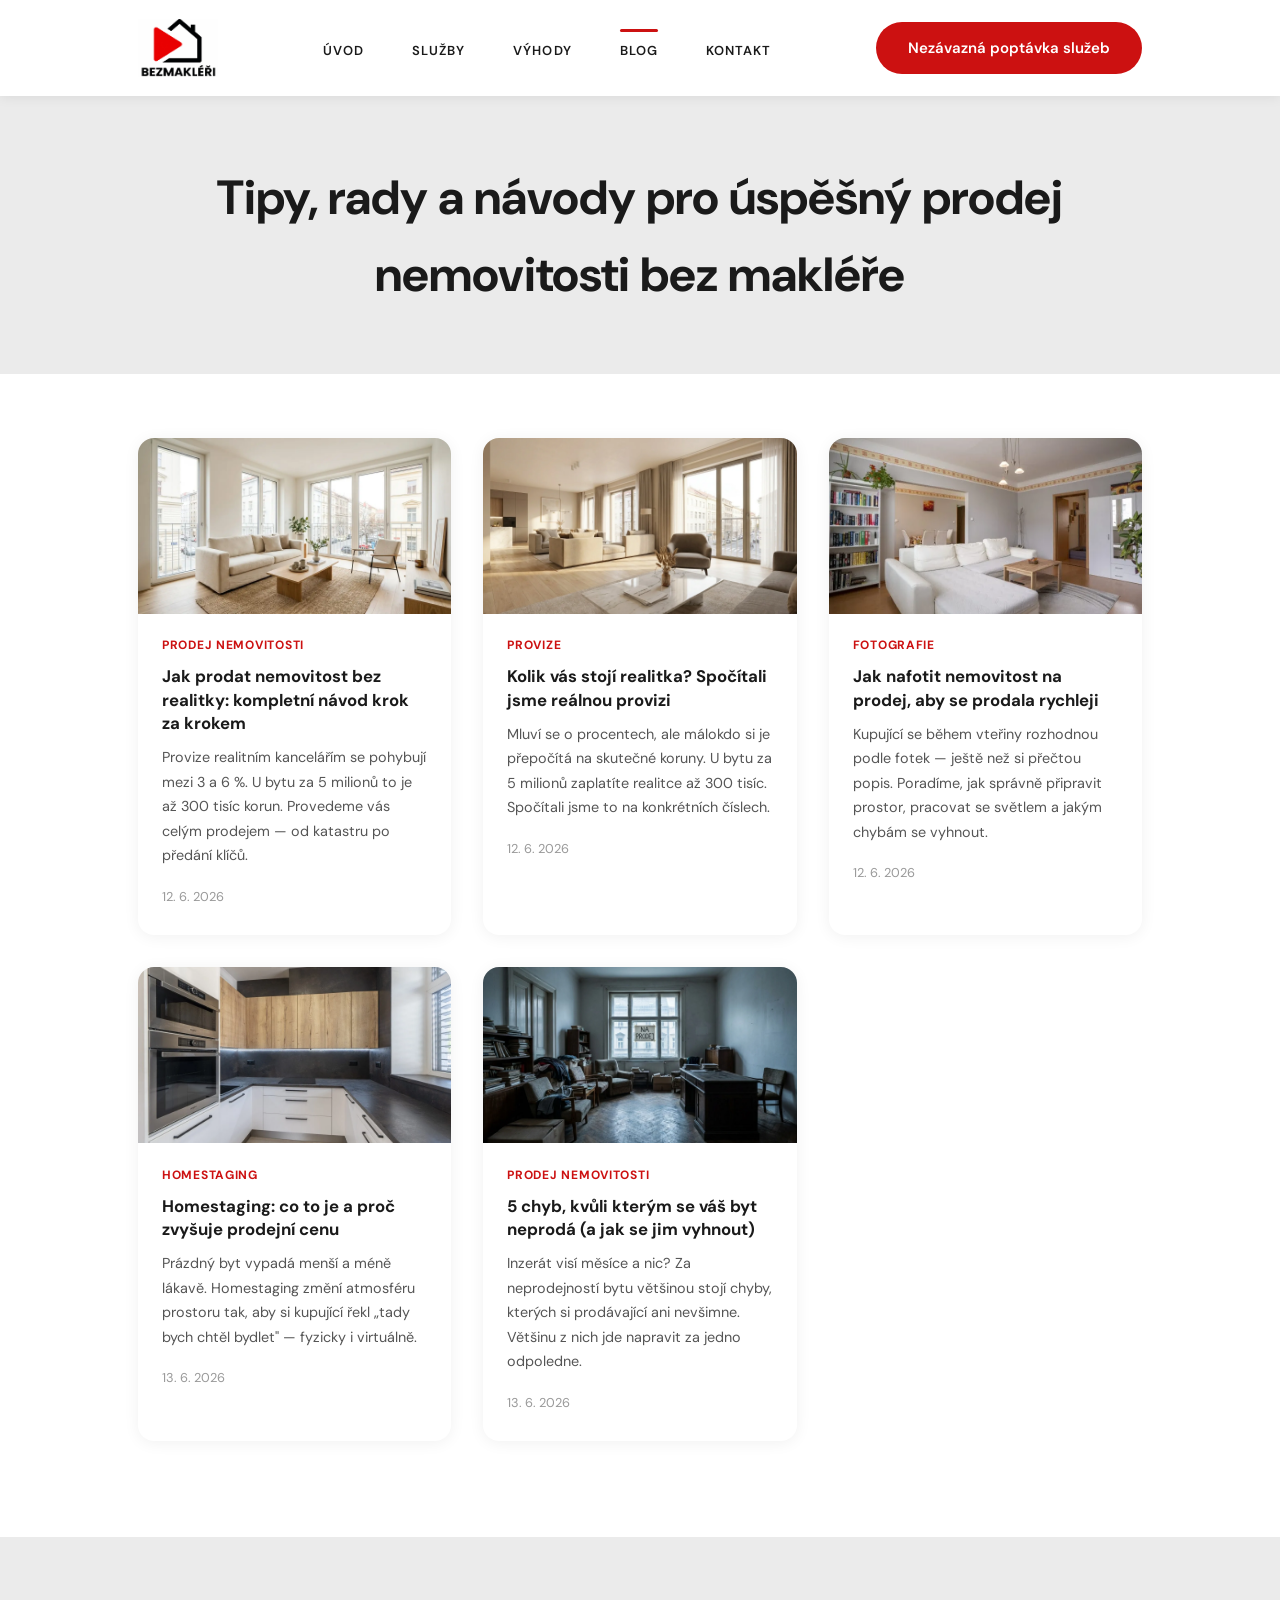
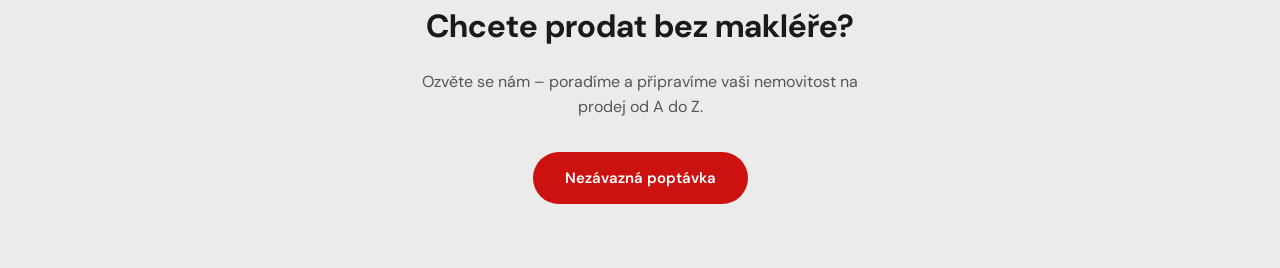
==== commit b40ddcc0: "Update blog page title to descriptive H1 Co-Authored-By: Claude Sonnet 4.6 <noreply@anthropic.com>" ====
--- a/blog.html
+++ b/blog.html
@@ -3,7 +3,7 @@
 <head>
   <meta charset="UTF-8" />
   <meta name="viewport" content="width=device-width, initial-scale=1.0" />
-  <title>Blog – Bezmakléři</title>
+  <title>Tipy, rady a návody pro prodej nemovitosti bez makléře – Bezmakléři</title>
   <meta name="description" content="Tipy a rady jak prodat nemovitost bez realitního makléře. Průvodce prodejem, marketing nemovitostí, homestaging a více." />
   <link rel="canonical" href="https://www.bezmakleri.cz/blog" />
   <link rel="icon" type="image/x-icon" href="favicon.ico" />
@@ -126,8 +126,7 @@
   <!-- BLOG HERO -->
   <section class="blog-hero">
     <div class="container">
-      <h1>Blog</h1>
-      <p>Tipy, rady a návody pro úspěšný prodej nemovitosti bez makléře.</p>
+      <h1>Tipy, rady a návody pro úspěšný prodej nemovitosti bez makléře</h1>
     </div>
   </section>
 
--- a/style.css
+++ b/style.css
@@ -34,6 +34,8 @@
 .btn-red { background: var(--color-red); color: #fff; }
 .btn-red:hover { background: var(--color-red-dark); transform: translateY(-1px); }
 .btn-pill { border-radius: 100px; }
+.btn-gold { background: var(--color-gold); color: var(--color-bg-dark); }
+.btn-gold:hover { background: #b8924f; transform: translateY(-1px); }
 .btn-full { width: 100%; border-radius: var(--radius); }
 
 .text-link { color: #1a6fdd; text-decoration: underline; }
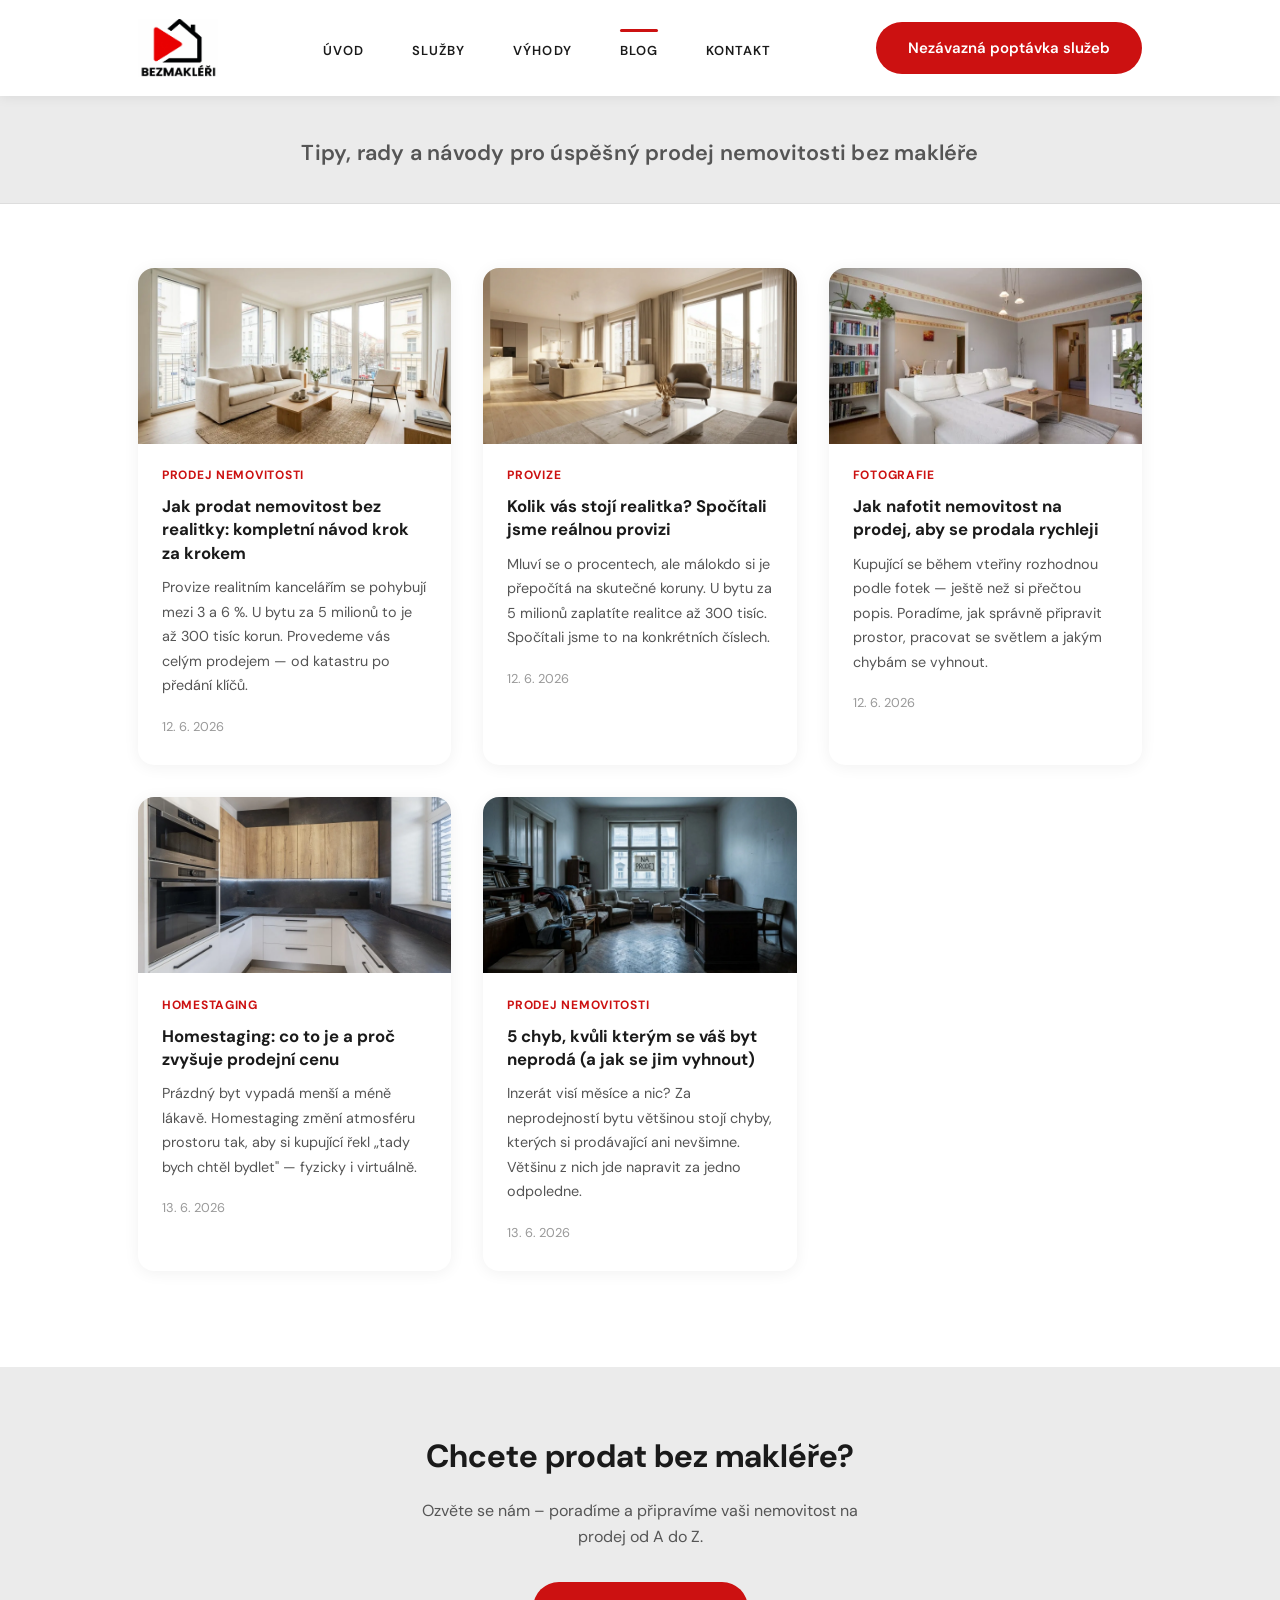
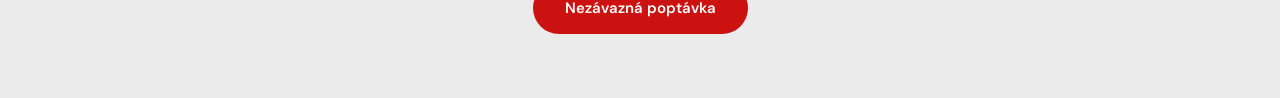
==== commit ff980ed6: "Tighten blog hero: compact single-line subtitle style Co-Authored-By: Claude Sonnet 4.6 <noreply@ant" ====
--- a/blog.html
+++ b/blog.html
@@ -15,17 +15,17 @@
   <link rel="stylesheet" href="style.css" />
   <style>
     .blog-hero {
-      padding: calc(var(--navbar-h) + 4rem) 0 3rem;
+      padding: calc(var(--navbar-h) + 2.5rem) 0 2rem;
       text-align: center;
       background: var(--color-bg-soft);
+      border-bottom: 1px solid var(--color-border);
     }
     .blog-hero h1 {
-      font-size: clamp(2rem, 5vw, 3rem);
-      font-weight: 700; margin-bottom: 0.75rem;
-    }
-    .blog-hero p {
-      font-size: 1.05rem; color: var(--color-muted);
-      max-width: 560px; margin: 0 auto;
+      font-size: clamp(1.1rem, 2.2vw, 1.35rem);
+      font-weight: 600;
+      color: var(--color-muted);
+      letter-spacing: 0.01em;
+      white-space: nowrap;
     }
 
     .blog-grid {
@@ -94,7 +94,8 @@
     }
     @media (max-width: 560px) {
       .blog-grid { grid-template-columns: 1fr; gap: 1.25rem; padding: 2.5rem 0 4rem; }
-      .blog-hero { padding-bottom: 2rem; }
+      .blog-hero { padding-bottom: 1.5rem; }
+      .blog-hero h1 { white-space: normal; font-size: 1rem; }
     }
   </style>
 </head>
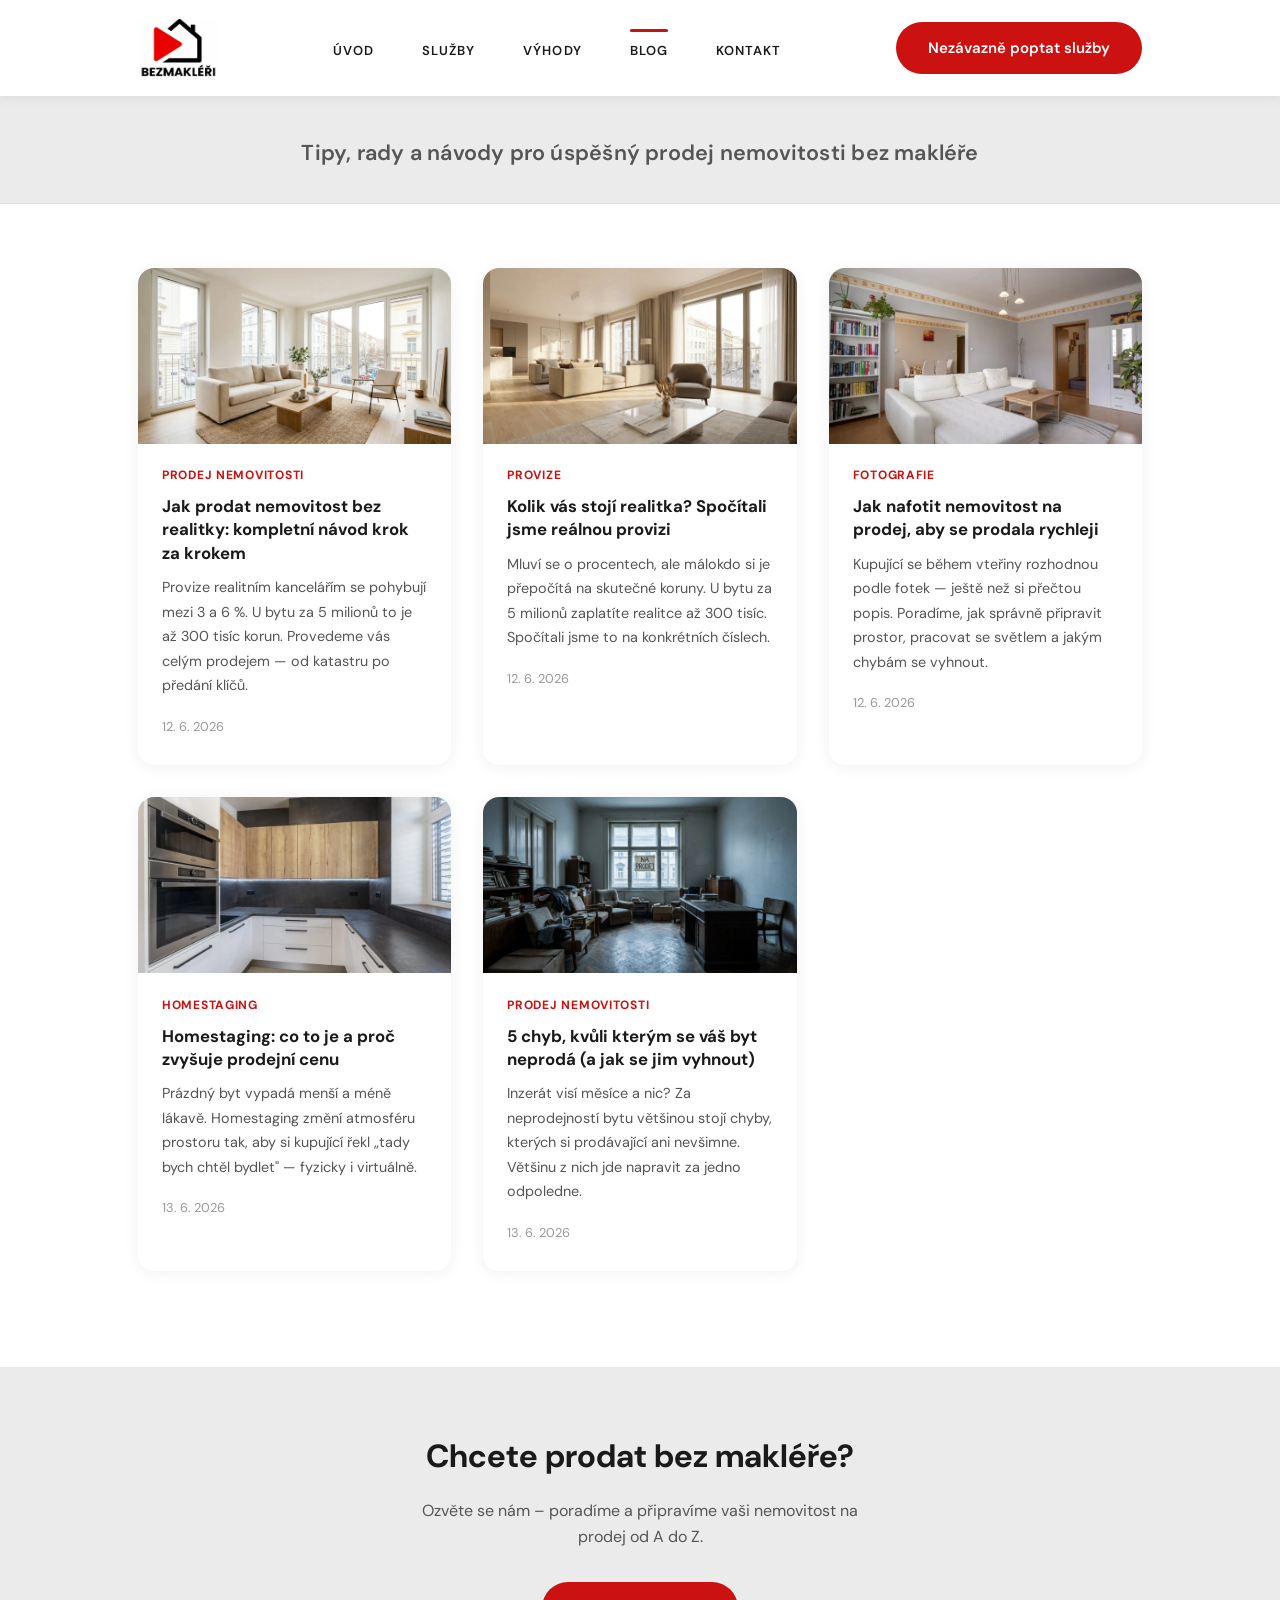
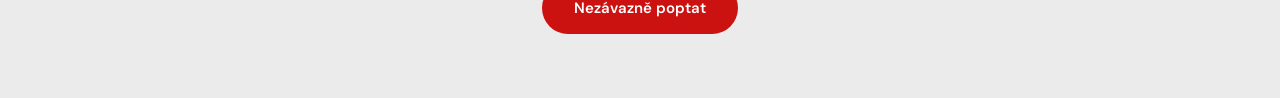
==== commit a54ca24c: "Unify CTA copy to 'Nezávazně poptat' Rename all 'Chci objednat' and 'Nezávazná poptávka' buttons acr" ====
--- a/blog.html
+++ b/blog.html
@@ -116,7 +116,7 @@
         <a href="index.html#kontakt">Kontakt</a>
       </nav>
       <div class="navbar-cta">
-        <a href="index.html#kontakt" class="btn btn-red btn-pill">Nezávazná poptávka služeb</a>
+        <a href="index.html#kontakt" class="btn btn-red btn-pill">Nezávazně poptat služby</a>
         <button class="hamburger" id="hamburger" aria-label="Menu" aria-expanded="false">
           <span></span><span></span><span></span>
         </button>
@@ -152,7 +152,7 @@
     <div class="container">
       <h2 style="font-size: clamp(1.5rem,3vw,2rem); font-weight:700; margin-bottom:1rem;">Chcete prodat bez makléře?</h2>
       <p style="color: var(--color-muted); margin-bottom: 2rem; max-width: 480px; margin-left: auto; margin-right: auto;">Ozvěte se nám – poradíme a připravíme vaši nemovitost na prodej od A do Z.</p>
-      <a href="index.html#kontakt" class="btn btn-red btn-pill">Nezávazná poptávka</a>
+      <a href="index.html#kontakt" class="btn btn-red btn-pill">Nezávazně poptat</a>
     </div>
   </section>
 
--- a/style.css
+++ b/style.css
@@ -446,7 +446,8 @@
 }
 
 @media (max-width: 480px) {
-  .services-grid { grid-template-columns: 1fr; }
+  .services-grid { grid-template-columns: repeat(3, 1fr); gap: 0.6rem; }
+  .service-item h3 { font-size: 0.78rem; margin-top: 0.5rem; }
   .slider-track { grid-auto-columns: 100%; }
   .hero-actions { flex-direction: column; align-items: center; }
   .hero-actions .btn { width: 100%; max-width: 320px; }
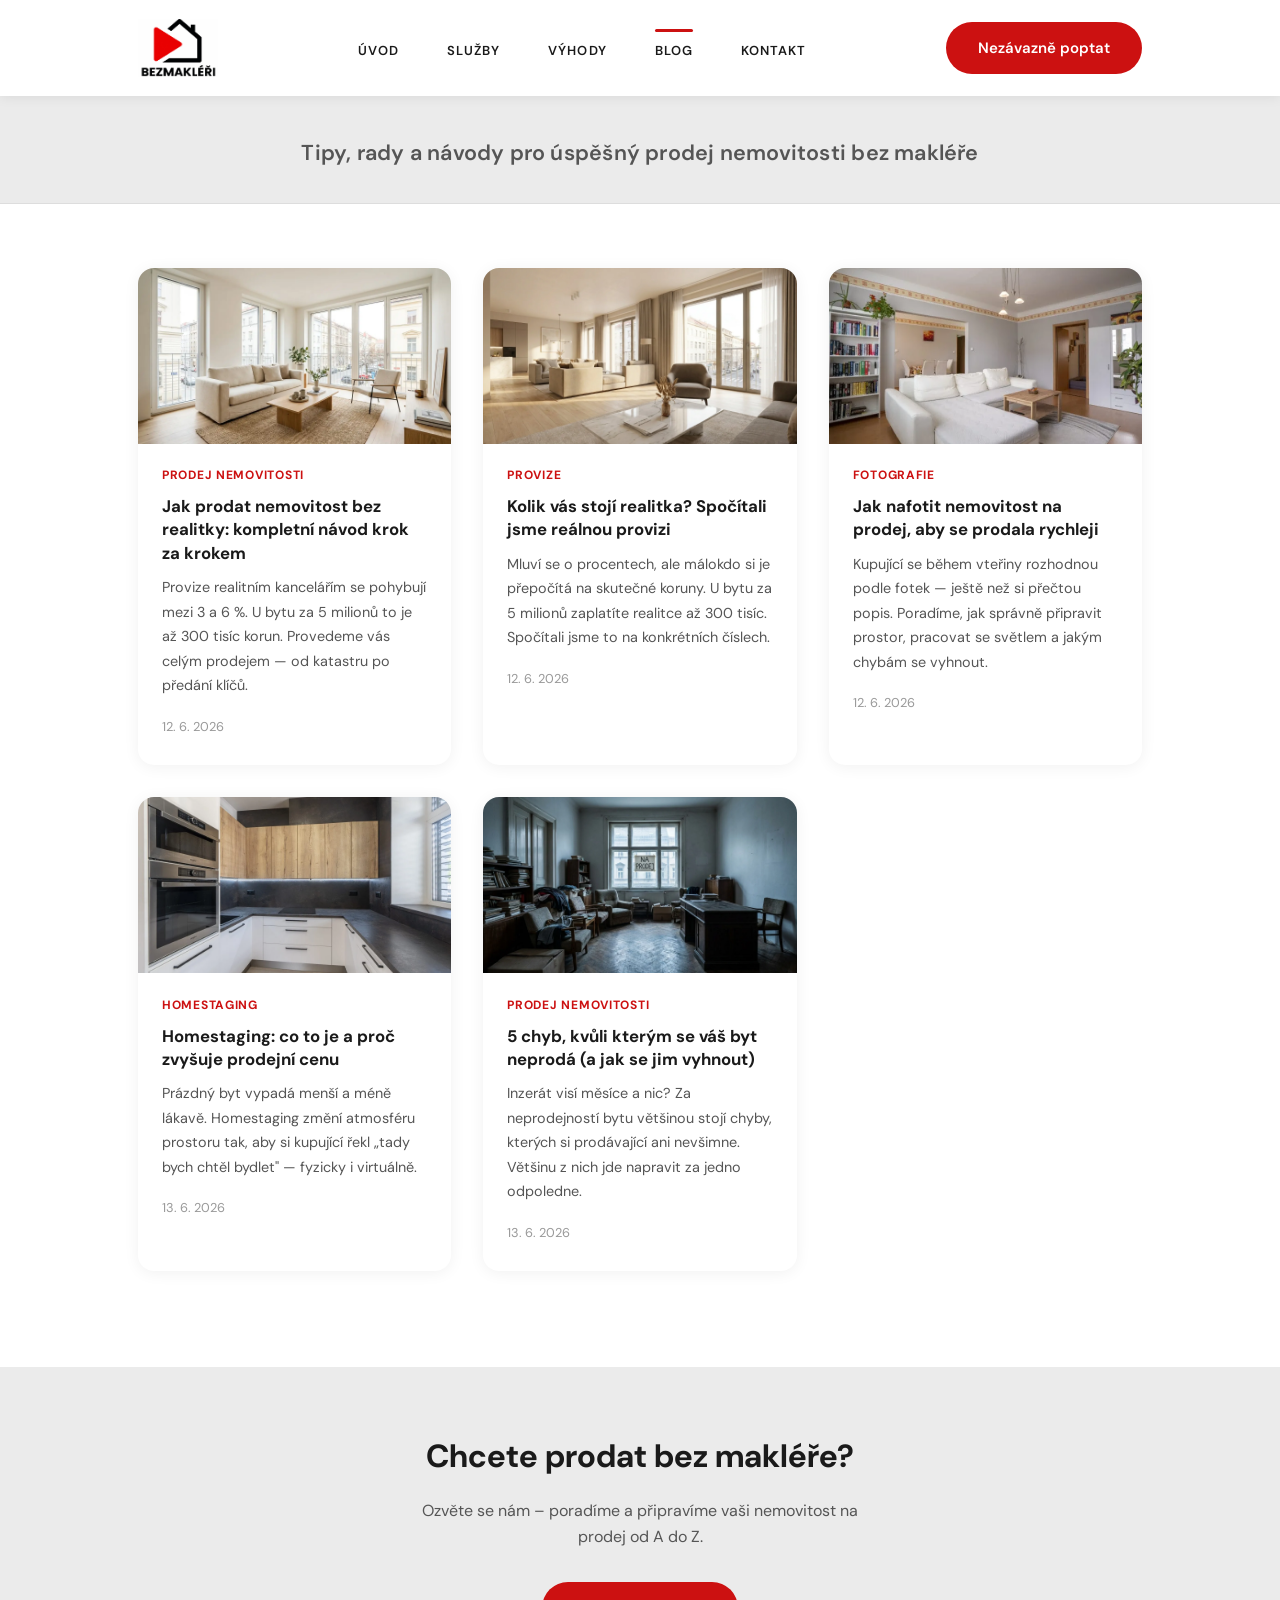
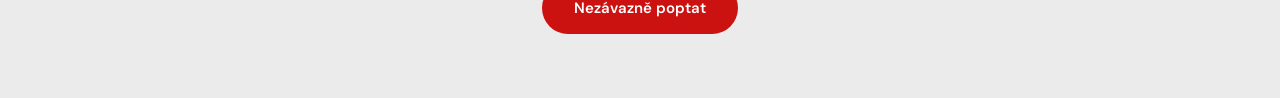
==== commit 95e8bbf2: "Drop 'služby' suffix from CTA buttons for full consistency" ====
--- a/blog.html
+++ b/blog.html
@@ -116,7 +116,7 @@
         <a href="index.html#kontakt">Kontakt</a>
       </nav>
       <div class="navbar-cta">
-        <a href="index.html#kontakt" class="btn btn-red btn-pill">Nezávazně poptat služby</a>
+        <a href="index.html#kontakt" class="btn btn-red btn-pill">Nezávazně poptat</a>
         <button class="hamburger" id="hamburger" aria-label="Menu" aria-expanded="false">
           <span></span><span></span><span></span>
         </button>
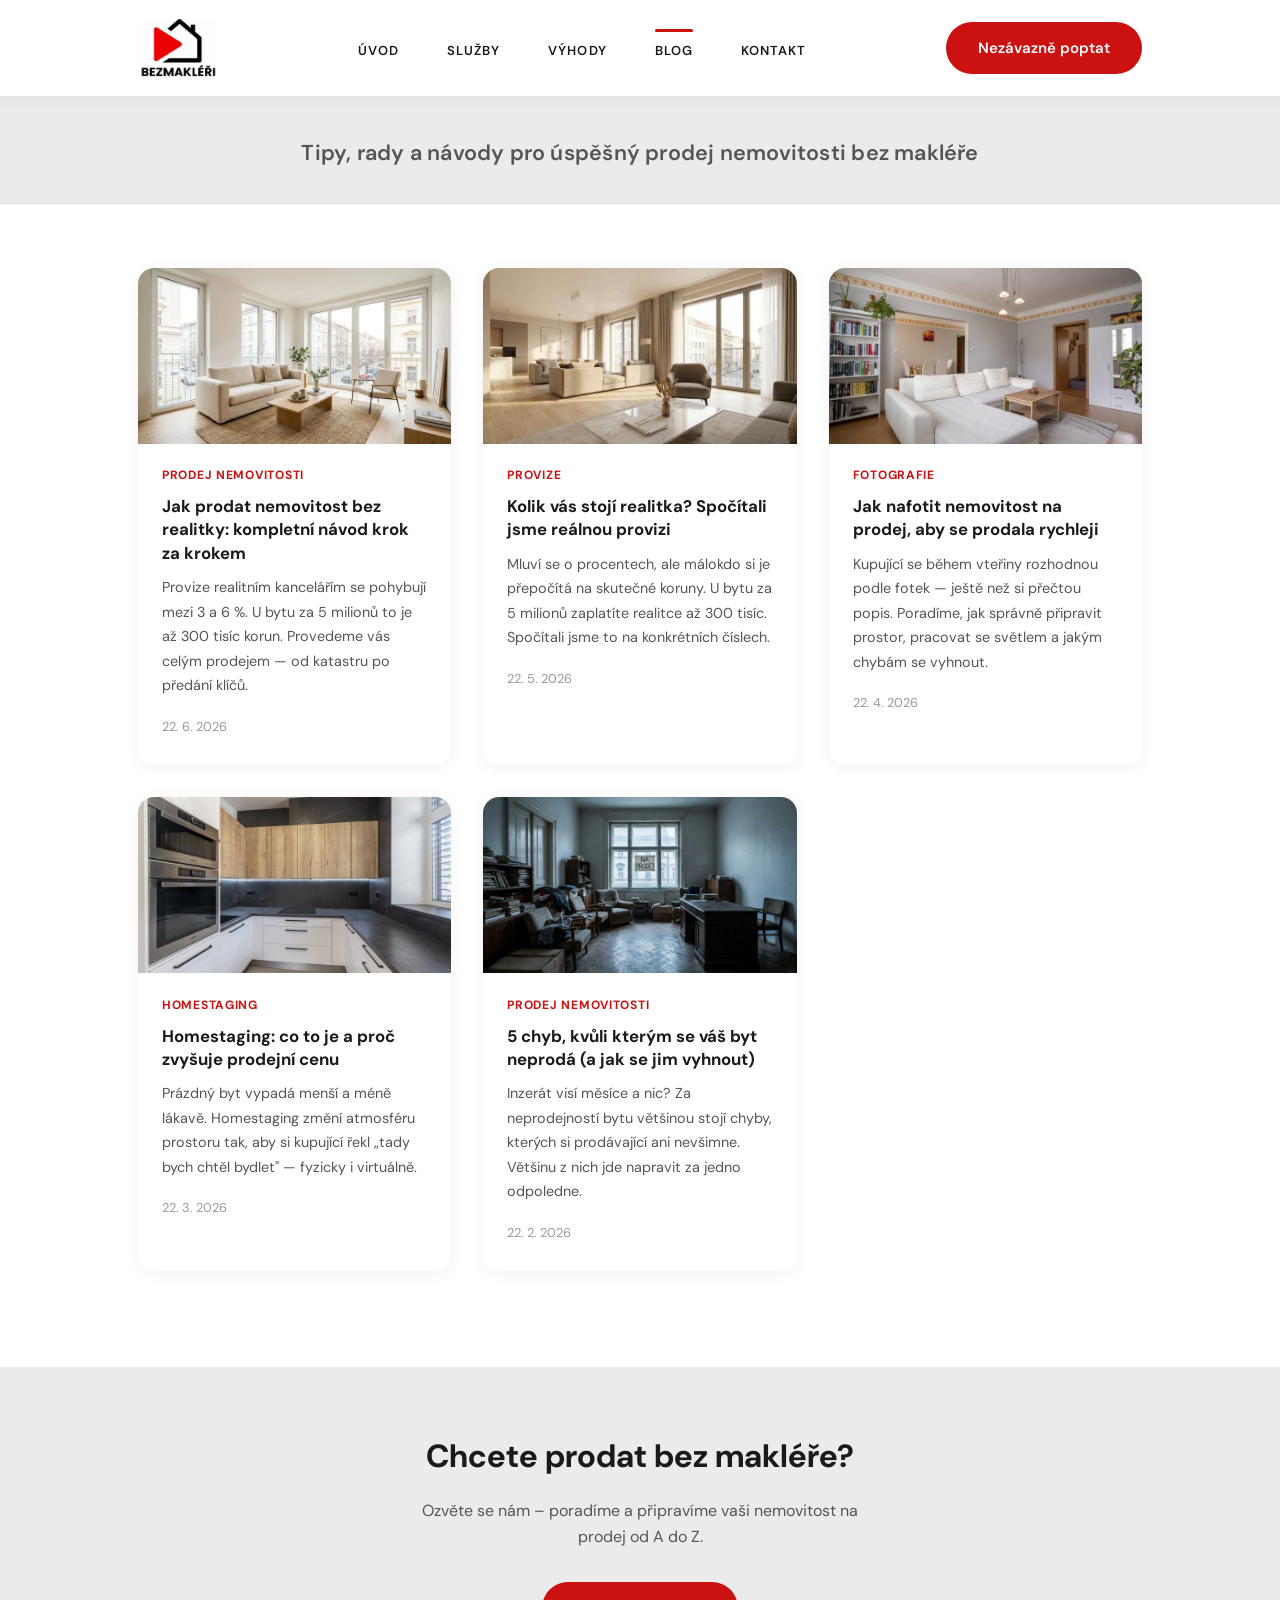
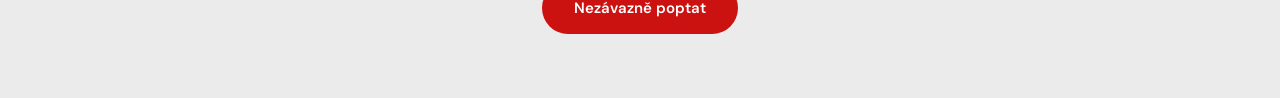
==== commit 81c29fdb: "Backdate blog articles monthly and fix unstyled thank-you page Spread the 5 articles' publish dates " ====
--- a/blog.html
+++ b/blog.html
@@ -165,7 +165,7 @@
         title: 'Jak prodat nemovitost bez realitky: kompletní návod krok za krokem',
         excerpt: 'Provize realitním kancelářím se pohybují mezi 3 a 6 %. U bytu za 5 milionů to je až 300 tisíc korun. Provedeme vás celým prodejem — od katastru po předání klíčů.',
         tag: 'Prodej nemovitosti',
-        date: '12. 6. 2026',
+        date: '22. 6. 2026',
         img: 'assets/blog/clanek-1-jak-prodat-bez-realitky.webp',
         slug: 'blog/jak-prodat-nemovitost-bez-realitky.html'
       },
@@ -173,7 +173,7 @@
         title: 'Kolik vás stojí realitka? Spočítali jsme reálnou provizi',
         excerpt: 'Mluví se o procentech, ale málokdo si je přepočítá na skutečné koruny. U bytu za 5 milionů zaplatíte realitce až 300 tisíc. Spočítali jsme to na konkrétních číslech.',
         tag: 'Provize',
-        date: '12. 6. 2026',
+        date: '22. 5. 2026',
         img: 'assets/blog/clanek-2-kolik-stoji-realitka-provize.webp',
         slug: 'blog/clanek-2-kolik-stoji-realitka-provize.html'
       },
@@ -181,7 +181,7 @@
         title: 'Jak nafotit nemovitost na prodej, aby se prodala rychleji',
         excerpt: 'Kupující se během vteřiny rozhodnou podle fotek — ještě než si přečtou popis. Poradíme, jak správně připravit prostor, pracovat se světlem a jakým chybám se vyhnout.',
         tag: 'Fotografie',
-        date: '12. 6. 2026',
+        date: '22. 4. 2026',
         img: 'assets/foto/bezmakleri-interier-01.webp',
         slug: 'blog/clanek-3-jak-nafotit-nemovitost.html'
       },
@@ -189,7 +189,7 @@
         title: 'Homestaging: co to je a proč zvyšuje prodejní cenu',
         excerpt: 'Prázdný byt vypadá menší a méně lákavě. Homestaging změní atmosféru prostoru tak, aby si kupující řekl „tady bych chtěl bydlet" — fyzicky i virtuálně.',
         tag: 'Homestaging',
-        date: '13. 6. 2026',
+        date: '22. 3. 2026',
         img: 'assets/foto/bezmakleri-interier-05.webp',
         slug: 'blog/clanek-4-homestaging.html'
       },
@@ -197,7 +197,7 @@
         title: '5 chyb, kvůli kterým se váš byt neprodá (a jak se jim vyhnout)',
         excerpt: 'Inzerát visí měsíce a nic? Za neprodejností bytu většinou stojí chyby, kterých si prodávající ani nevšimne. Většinu z nich jde napravit za jedno odpoledne.',
         tag: 'Prodej nemovitosti',
-        date: '13. 6. 2026',
+        date: '22. 2. 2026',
         img: 'assets/blog/clanek-5-pet-chyb-prodej-bytu.webp',
         slug: 'blog/clanek-5-pet-chyb-prodej-bytu.html'
       },
--- a/style.css
+++ b/style.css
@@ -451,7 +451,11 @@
   .slider-track { grid-auto-columns: 100%; }
   .hero-actions { flex-direction: column; align-items: center; }
   .hero-actions .btn { width: 100%; max-width: 320px; }
-  .before-after-wrap { padding: 0.75rem; }
+  .before-after-wrap {
+    width: 100vw; max-width: 100vw; position: relative;
+    left: 50%; margin-left: -50vw; margin-right: 0;
+    padding: 0.6rem;
+  }
   .services-section, .gallery, .homestaging, .drones, .pudorysy,
   .matterport, .legal, .marketing, .nase-prace, .reviews, .pricing-contact { padding: 2.5rem 0; }
   .photo-slider { padding: 0 0.5rem; gap: 0.5rem; }
